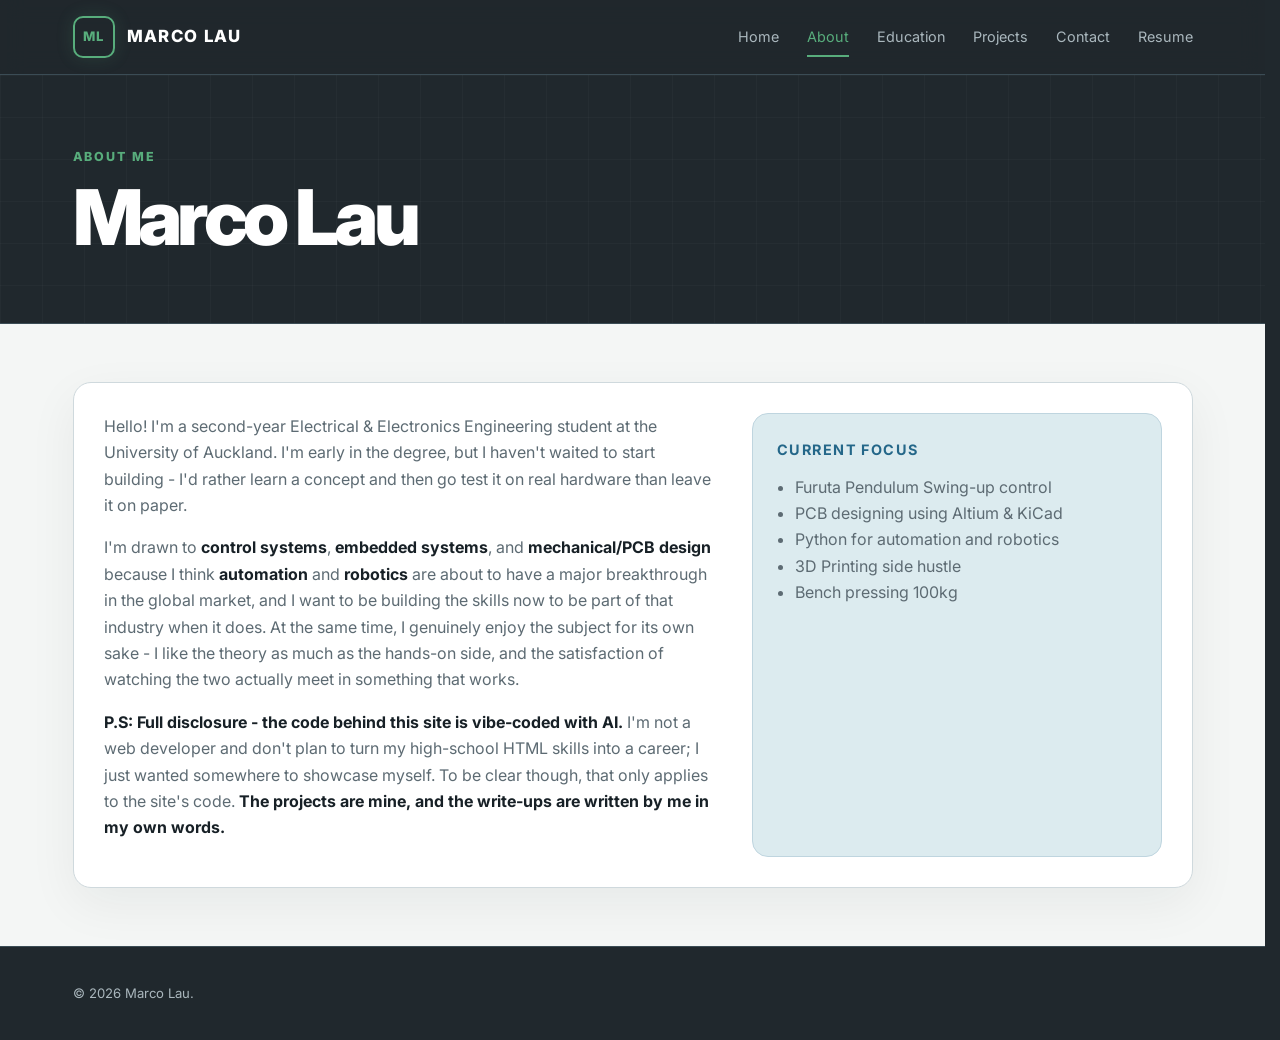
==== about.html @ 91e38ca7 "add html" ====
<!DOCTYPE html>
<html lang="en">

<head>
  <meta charset="UTF-8">
  <meta name="viewport" content="width=device-width, initial-scale=1.0">
  <title>Marco Lau | About</title>
  <meta name="description"
    content="About Marco Lau — second-year Electrical Engineering student at the University of Auckland, building in control systems, embedded hardware, PCB design, and mechanical prototyping.">
  <link rel="preconnect" href="https://fonts.googleapis.com">
  <link rel="preconnect" href="https://fonts.gstatic.com" crossorigin>
  <link
    href="https://fonts.googleapis.com/css2?family=Inter:wght@400;500;600;700&family=Playfair+Display:wght@600;700&display=swap"
    rel="stylesheet">
  <link rel="stylesheet" href="style.css">
</head>

<body>
  <header class="site-header">
    <div class="wrap nav">
      <a class="brand" href="index.html" aria-label="Home">
        <span class="brand-mark">ML</span>
        <span>Marco Lau</span>
      </a>
      <nav class="nav-links" aria-label="Main navigation">
        <a href="index.html">Home</a>
        <a class="active" href="about.html">About</a>
        <a href="education.html">Education</a>
        <a href="projects.html">Projects</a>
        <a href="contact.html">Contact</a>
        <a href="resume.html">Resume</a>
      </nav>
    </div>
  </header>

  <main>
    <div class="wrap page-title">
      <div class="kicker">About me</div>
      <h1>Marco Lau<span></span></h1>
    </div>

    <section>
      <div class="wrap">
        <div class="about-card">
          <div>
            <p>
              Hello! I'm a second-year Electrical & Electronics Engineering student at the University of Auckland.
              I'm early in the degree, but I haven't waited to start building - I'd rather learn
              a concept and then go test it on real hardware than leave it on paper.
            </p>
            <p>
              I'm drawn to <strong>control systems</strong>, <strong>embedded systems</strong>, and
              <strong>mechanical/PCB design</strong> because I think <strong>automation</strong> and
              <strong>robotics</strong>
              are about to have a major breakthrough in the global market, and I want to be building the skills now to
              be part of that industry when it does. At the same time, I genuinely enjoy the subject
              for its own sake - I like the theory as much as the hands-on side, and the satisfaction
              of watching the two actually meet in something that works.

            <p>
              <strong>P.S: Full disclosure - the code behind this site is vibe-coded with AI.</strong>
              I'm not a web developer and don't
              plan to turn my high-school HTML skills into a career; I just wanted somewhere to showcase myself. To be
              clear though, that only applies to the site's code. <strong>The projects are mine, and the write-ups are written
              by me in my own words.</strong>
            </p>

            </p>
            <p>

            </p>
          </div>
          <aside class="side-note">
            <h3>Current focus</h3>
            <ul>
              <li>Furuta Pendulum Swing-up control</li>
              <li>PCB designing using Altium & KiCad</li>
              <li>Python for automation and robotics</li>
              <li>3D Printing side hustle</li>
              <li>Bench pressing 100kg</li>
            </ul>
          </aside>
        </div>
      </div>
    </section>
  </main>

  <footer>
    <div class="wrap">
      <p class="small-print">© 2026 Marco Lau.</p>
    </div>
  </footer>
</body>

</html>
---- style.css ----
:root {
  --bg: #20282d;
  --bg-soft: #25323a;
  --panel: #f4f6f5;
  --panel-soft: #ffffff;
  --panel-tint: #e8eef0;

  --ink: #172026;
  --muted: #5d6b73;
  --muted-dark: #aab7bd;

  --line: #cfd9dd;
  --line-dark: #3b4c55;

  --accent: #246789;
  --accent-2: #58ad7c;
  --accent-soft: #dcebef;

  --warning: #d79645;

  --maxw: 1120px;
}

/* ---------- BASE ---------- */

* {
  box-sizing: border-box;
  margin: 0;
  padding: 0;
}

html {
  scroll-behavior: smooth;
}

body {
  font-family: "Inter", system-ui, -apple-system, BlinkMacSystemFont, "Segoe UI", sans-serif;
  background: var(--bg);
  color: var(--ink);
  line-height: 1.65;
}

img {
  max-width: 100%;
  display: block;
}

a {
  color: inherit;
  text-decoration: none;
}

.wrap {
  width: min(var(--maxw), calc(100% - 40px));
  margin: 0 auto;
}

main {
  min-height: calc(100vh - 260px);
  background:
    linear-gradient(rgba(255, 255, 255, 0.025) 1px, transparent 1px),
    linear-gradient(90deg, rgba(255, 255, 255, 0.025) 1px, transparent 1px),
    var(--bg);
  background-size: 42px 42px;
}

/* ---------- HEADER ---------- */

.site-header {
  background: rgba(32, 40, 45, 0.94);
  border-bottom: 1px solid var(--line-dark);
  position: sticky;
  top: 0;
  z-index: 20;
  backdrop-filter: blur(12px);
}

.nav {
  min-height: 74px;
  display: flex;
  align-items: center;
  justify-content: space-between;
  gap: 24px;
}

.brand {
  display: flex;
  align-items: center;
  gap: 12px;
  font-family: "Inter", sans-serif;
  font-size: 1.05rem;
  font-weight: 800;
  letter-spacing: 0.08em;
  text-transform: uppercase;
  color: var(--panel-soft);
}

.brand-mark {
  width: 42px;
  height: 42px;
  border: 2px solid var(--accent-2);
  border-radius: 10px;
  display: grid;
  place-items: center;
  color: var(--accent-2);
  font-family: "Inter", sans-serif;
  font-size: .82rem;
  font-weight: 800;
  box-shadow: 0 0 18px rgba(88, 173, 124, 0.16);
}

.nav-links {
  display: flex;
  align-items: center;
  gap: 28px;
  font-size: .9rem;
  color: var(--muted-dark);
}

.nav-links a {
  position: relative;
}

.nav-links a:hover,
.nav-links a:focus-visible,
.nav-links a.active {
  color: var(--accent-2);
}

.nav-links a.active::after,
.nav-links a:hover::after {
  content: "";
  position: absolute;
  left: 0;
  right: 0;
  bottom: -8px;
  height: 2px;
  background: var(--accent-2);
}

.nav-links a:focus-visible {
  outline: 2px solid var(--accent-2);
  outline-offset: 4px;
}

/* ---------- COMMON TEXT ---------- */

.kicker {
  text-transform: uppercase;
  letter-spacing: .16em;
  color: var(--accent-2);
  font-size: .78rem;
  font-weight: 800;
  margin-bottom: 12px;
}

.intro {
  color: var(--muted-dark);
  max-width: 58ch;
  font-size: 1.02rem;
  margin-bottom: 22px;
}

.small-print {
  color: var(--muted-dark);
  font-size: .82rem;
}

/* ---------- HOME HERO ---------- */

.hero {
  padding: 72px 0 64px;
  color: var(--ink);
  background: var(--panel);
}

.hero h1 {
  color: var(--ink);
}

.hero h1 span {
  color: var(--accent-2);
}

.hero .intro {
  color: var(--muted);
}

.hero-grid {
  display: grid;
  grid-template-columns: 0.95fr 1.05fr;
  gap: 52px;
  align-items: center;
}

.hero h1,
.page-title h1 {
  font-family: "Inter", sans-serif;
  font-size: clamp(2.5rem, 6vw, 4.8rem);
  font-weight: 850;
  letter-spacing: -0.06em;
  line-height: .98;
  margin-bottom: 24px;
}

.hero h1 span,
.page-title h1 span {
  display: block;
  color: var(--accent-2);
}

.hero-photo {
  aspect-ratio: 4 / 5;
  background:
    linear-gradient(135deg, rgba(36, 103, 137, .3), rgba(88, 173, 124, .18)),
    var(--bg-soft);
  border: 1px solid var(--line-dark);
  border-radius: 18px;
  position: relative;
  overflow: hidden;
  box-shadow: 0 28px 80px rgba(0, 0, 0, 0.24);
}

.hero-photo img {
  width: 100%;
  height: 100%;
  object-fit: cover;
  display: block;
  border-radius: inherit;
}

.photo-placeholder {
  position: absolute;
  inset: 0;
  display: grid;
  place-items: center;
  text-align: center;
  color: var(--accent-2);
  font-weight: 800;
  letter-spacing: .12em;
  font-size: .78rem;
  text-transform: uppercase;
  padding: 24px;
}

/* ---------- BUTTONS ---------- */

.quick-links {
  display: flex;
  flex-wrap: wrap;
  gap: 12px;
  margin-top: 28px;
}

.button {
  border: 1px solid var(--accent-2);
  background: var(--accent-2);
  color: #102018;
  padding: 11px 18px;
  font-weight: 800;
  font-size: .88rem;
  border-radius: 10px;
  transition: transform .15s ease, box-shadow .15s ease;
}

.button.secondary {
  background: transparent;
  color: var(--accent-2);
}

.button:hover {
  transform: translateY(-1px);
  box-shadow: 0 10px 24px rgba(88, 173, 124, 0.18);
}

/* ---------- PAGE TITLE ---------- */

.page-title {
  padding: 72px 0 44px;
  color: var(--panel-soft);
}

.page-title p {
  color: var(--muted-dark);
  max-width: 64ch;
  font-size: 1.06rem;
}

/* ---------- SECTIONS ---------- */

section {
  padding: 58px 0;
  border-top: 1px solid var(--line-dark);
  background: var(--panel);
}

section:nth-of-type(even) {
  background: #edf2f3;
}

.section-title {
  display: flex;
  align-items: flex-end;
  justify-content: space-between;
  gap: 18px;
  margin-bottom: 30px;
}

.section-title h2 {
  font-family: "Inter", sans-serif;
  font-size: clamp(2rem, 4vw, 3rem);
  font-weight: 850;
  letter-spacing: -0.045em;
  line-height: 1;
}

.section-title p {
  color: var(--muted);
  max-width: 42ch;
  font-size: .94rem;
}

/* ---------- ABOUT ---------- */

.about-card {
  background: var(--panel-soft);
  border: 1px solid var(--line);
  border-radius: 18px;
  padding: 30px;
  display: grid;
  grid-template-columns: 1.2fr .8fr;
  gap: 34px;
  box-shadow: 0 16px 50px rgba(23, 32, 38, 0.06);
}

.about-card p {
  color: var(--muted);
  margin-bottom: 16px;
}

.about-card strong {
  color: var(--ink);
}

.side-note {
  background: var(--accent-soft);
  padding: 24px;
  border: 1px solid #bfd5df;
  border-radius: 16px;
}

.side-note h3 {
  font-size: .9rem;
  margin-bottom: 12px;
  color: var(--accent);
  text-transform: uppercase;
  letter-spacing: .1em;
}

.side-note ul {
  padding-left: 18px;
  color: var(--muted);
}

/* ---------- GENERAL INFO CARDS ---------- */

.info-grid {
  display: grid;
  grid-template-columns: 1.15fr .85fr .85fr;
  gap: 18px;
}

.info-grid.two {
  grid-template-columns: 1fr 1fr;
}

.info-card {
  background: var(--panel-soft);
  border: 1px solid var(--line);
  border-radius: 18px;
  padding: 26px;
  box-shadow: 0 16px 50px rgba(23, 32, 38, 0.05);
}

.info-card h3 {
  font-family: "Inter", sans-serif;
  font-size: 1.35rem;
  font-weight: 850;
  letter-spacing: -0.025em;
  margin-bottom: 14px;
}

.entry {
  margin-bottom: 18px;
}

.entry:last-child {
  margin-bottom: 0;
}

.entry strong {
  display: block;
}

.entry span {
  display: block;
  color: var(--muted);
  font-size: .93rem;
}

.plain-list {
  list-style: none;
  display: grid;
  gap: 8px;
  color: var(--muted);
}

.plain-list li::before {
  content: "▸ ";
  color: var(--accent-2);
  font-weight: 800;
}

/* ---------- PROJECT LIST ---------- */

.project-grid {
  display: grid;
  grid-template-columns: repeat(3, 1fr);
  gap: 22px;
}

.project-card {
  background: var(--panel-soft);
  border: 1px solid var(--line);
  border-radius: 18px;
  overflow: hidden;
  box-shadow: 0 16px 50px rgba(23, 32, 38, 0.06);
}

.project-image {
  aspect-ratio: 1 / 1;
  background:
    linear-gradient(135deg, rgba(36, 103, 137, .88), rgba(88, 173, 124, .72)),
    var(--bg-soft);
  border-bottom: 1px solid var(--line);
  display: grid;
  place-items: center;
  color: #ffffff;
  text-align: center;
  font-size: .78rem;
  font-weight: 800;
  letter-spacing: .12em;
  text-transform: uppercase;
  padding: 20px;
}

.project-image img {
  width: 100%;
  height: 100%;
  object-fit: cover;
}

.project-card:nth-child(2) .project-image {
  background:
    linear-gradient(135deg, #355766, #58ad7c);
}

.project-card:nth-child(3) .project-image {
  background:
    linear-gradient(135deg, #20282d, #246789);
}

.project-body {
  padding: 22px;
}

.project-body h3 {
  font-family: "Inter", sans-serif;
  font-size: 1.35rem;
  font-weight: 850;
  letter-spacing: -0.025em;
  margin-bottom: 8px;
}

.project-body p {
  color: var(--muted);
  font-size: .93rem;
  margin-bottom: 14px;
}

a.project-card-link {
  display: block;
  color: inherit;
}

a.project-card-link .project-card {
  transition: transform .15s ease, box-shadow .15s ease, border-color .15s ease;
}

a.project-card-link:hover .project-card {
  transform: translateY(-4px);
  border-color: var(--accent-2);
  box-shadow: 0 24px 70px rgba(23, 32, 38, 0.13);
}

/* ---------- TAGS ---------- */

.tags {
  display: flex;
  flex-wrap: wrap;
  gap: 8px;
}

.tag {
  border: 1px solid #c4d7df;
  background: var(--accent-soft);
  color: var(--accent);
  padding: 4px 9px;
  border-radius: 999px;
  font-size: .74rem;
  font-weight: 800;
}

/* ---------- CONTACT ---------- */

.contact-panel {
  background: var(--panel-soft);
  border: 1px solid var(--line);
  border-radius: 18px;
  padding: 32px;
  display: grid;
  grid-template-columns: 1fr 1fr;
  gap: 30px;
  box-shadow: 0 16px 50px rgba(23, 32, 38, 0.06);
}

.contact-links {
  display: grid;
  gap: 10px;
  justify-items: start;
}

.contact-links a {
  color: var(--accent);
  font-weight: 800;
  border-bottom: 1px solid transparent;
}

.contact-links a:hover {
  border-color: var(--accent);
}

/* ---------- FOOTER ---------- */

footer {
  padding: 36px 0;
  border-top: 1px solid var(--line-dark);
  background: var(--bg);
}

/* ---------- PROJECT DETAIL HERO ---------- */

.project-hero {
  min-height: calc(500px);
  padding: 48px 0;
  color: var(--panel-soft);
  display: grid;
  align-items: center;
}

.hero-actions {
  margin-top: 24px;
  display: flex;
  flex-wrap: wrap;
  gap: 12px;
}

.project-hero .kicker {
  margin-bottom: 10px;
}

.project-hero-split .youtube-hero {
  align-self: start;
  margin-top: 10px;
}

.project-hero h1 {
  font-family: "Inter", sans-serif;
  font-size: clamp(2.2rem, 5vw, 3.8rem);
  font-weight: 900;
  letter-spacing: -0.055em;
  line-height: 1.03;
  margin-bottom: 18px;
}

.project-hero .status-row {
  display: flex;
  align-items: center;
  gap: 14px;
  margin-bottom: 18px;
  flex-wrap: wrap;
}

.status-chip {
  font-size: .76rem;
  font-weight: 850;
  letter-spacing: .06em;
  text-transform: uppercase;
  padding: 5px 12px;
  border-radius: 999px;
  border: 1px solid var(--accent-2);
  color: var(--accent-2);
  background: rgba(88, 173, 124, 0.09);
}

.project-hero .tags {
  margin-bottom: 8px;
}

.project-hero-image {
  aspect-ratio: 16 / 7;
  background:
    linear-gradient(135deg, rgba(36, 103, 137, .3), rgba(88, 173, 124, .18)),
    var(--bg-soft);
  border: 1px solid var(--line-dark);
  border-radius: 18px;
  display: grid;
  place-items: center;
  color: var(--accent-2);
  text-align: center;
  font-size: .82rem;
  font-weight: 800;
  letter-spacing: .08em;
  text-transform: uppercase;
  margin-top: 30px;
  overflow: hidden;
}

.project-hero-split {
  display: grid;
  grid-template-columns: 1fr 460px;
  gap: 3rem;
  align-items: center;
}

.project-hero-text {
  max-width: 760px;
}

.project-hero-split .project-hero-image {
  width: 100%;
  height: 420px;
  margin: 0;
  background: var(--bg-soft);
}

.project-hero-split .project-hero-image img {
  width: 100%;
  height: 100%;
  object-fit: contain;
}

.back-link {
  display: inline-flex;
  align-items: center;
  gap: 6px;
  color: var(--accent-2);
  font-weight: 800;
  font-size: .9rem;
  margin-bottom: 18px;
}

.back-link:hover {
  text-decoration: underline;
}

/* ---------- VIDEO HERO ---------- */

.video-hero,
.youtube-hero {
  padding: 0;
  overflow: hidden;
  background: var(--bg-soft);
}

.video-hero {
  position: relative;
}

.video-hero video,
.youtube-hero iframe {
  width: 100%;
  height: 100%;
  display: block;
  border: 0;
  object-fit: cover;
  background: #111;
}

.video-hero::after {
  content: "Demo video";
  position: absolute;
  left: 14px;
  bottom: 14px;
  background: rgba(23, 32, 38, 0.82);
  color: var(--panel-soft);
  font-size: .72rem;
  font-weight: 800;
  letter-spacing: .08em;
  text-transform: uppercase;
  padding: 6px 10px;
  border: 1px solid rgba(255, 255, 255, 0.12);
  border-radius: 999px;
  pointer-events: none;
}

/* ---------- PROJECT DETAIL LAYOUT ---------- */

.project-detail-layout {
  display: grid;
  grid-template-columns: minmax(0, 1fr) minmax(340px, 430px);
  gap: 28px;
  align-items: start;
}

.project-main-card,
.project-side-card {
  min-width: 0;
  background: var(--panel-soft);
  border: 1px solid var(--line);
  border-radius: 18px;
  padding: 26px;
  box-shadow: 0 16px 50px rgba(23, 32, 38, 0.06);
}

.project-side-card {
  align-self: start;
  position: sticky;
  top: 96px;
}

.project-side-card h2 {
  margin-top: 0;
  margin-bottom: 12px;
  font-size: 1.45rem;
  line-height: 1.2;
  letter-spacing: -0.035em;
}

.project-side-card p,
.project-side-card li {
  color: var(--muted);
}

.project-side-card p {
  margin-bottom: 14px;
}

.project-side-card ul {
  padding-left: 1.2rem;
  margin: 0.75rem 0 1rem;
}

.project-side-card li {
  margin-bottom: 0.35rem;
}

/* ---------- BUILD LOG ---------- */

.build-log {
  display: block;
}

.build-log-step {
  display: block;
  padding: 0 0 42px;
  margin-bottom: 42px;
  border-bottom: 1px solid var(--line);
}

.build-log-step:last-child {
  margin-bottom: 0;
  padding-bottom: 0;
  border-bottom: none;
}

.build-log-label {
  display: block;
  margin-bottom: 14px;
  font-size: 0.78rem;
  font-weight: 800;
  letter-spacing: 0.14em;
  text-transform: uppercase;
  color: var(--accent);
}

.build-log-content {
  max-width: none;
}

.build-log-content h3 {
  font-family: "Inter", sans-serif;
  font-size: 1rem;
  font-weight: 800;
  color: var(--ink);
  margin: 20px 0 10px;
}

.build-log-content p {
  max-width: none;
  margin-bottom: 16px;
}

.build-log-content p:last-child {
  margin-bottom: 0;
}

/* ---------- EQUATIONS / CODE ---------- */

.project-side-card pre,
.equation,
.build-log-content pre {
  font-family: "SFMono-Regular", Consolas, "Liberation Mono", monospace;
  font-size: 0.9rem;
  font-weight: 700;
  padding: 0.75rem;
  border-radius: 12px;
  background: #edf5f7;
  color: var(--ink);
  border: 1px solid #cfe0e7;
  overflow-x: auto;
  margin: 0.75rem 0 1rem;
}

/* ---------- SPECS / LINKS ---------- */

.specs-list {
  display: grid;
  gap: 10px;
}

.specs-list .spec-row {
  display: grid;
  grid-template-columns: 140px 1fr;
  gap: 14px;
  font-size: .92rem;
  padding: 10px 0;
  border-bottom: 1px solid var(--line);
}

.specs-list .spec-row:last-child {
  border-bottom: none;
}

.specs-list .spec-row strong {
  color: var(--accent);
}

.specs-list .spec-row span {
  color: var(--muted);
}

.project-links-row {
  display: flex;
  gap: 14px;
  flex-wrap: wrap;
  margin-top: 8px;
}

.project-links-row a {
  font-weight: 800;
  color: var(--accent);
  border-bottom: 1px solid transparent;
  font-size: .92rem;
}

.project-links-row a:hover {
  border-color: var(--accent);
}

/* ---------- GALLERY ---------- */

.gallery-strip {
  display: grid;
  grid-template-columns: repeat(4, 1fr);
  gap: 14px;
}

.gallery-strip.detail {
  display: grid;
  grid-template-columns: repeat(4, 1fr);
  gap: 18px;
  align-items: stretch;
}

.gallery-strip.detail .gallery-item {
  aspect-ratio: 4 / 3;
  padding: 0;
  background: var(--panel-soft);
  display: block;
}

.gallery-strip.detail .gallery-item.tall {
  aspect-ratio: 4 / 3;
}

.gallery-strip.detail .gallery-item img {
  width: 100%;
  height: 100%;
  display: block;
  object-fit: cover;
}

.side-gallery {
  max-height: 500px;
  overflow-y: auto;
  overflow-x: hidden;
  padding-right: 8px;
  scroll-behavior: smooth;
  -webkit-overflow-scrolling: touch;
}

.side-gallery::-webkit-scrollbar {
  width: 6px;
}

.side-gallery::-webkit-scrollbar-thumb {
  background: rgba(0, 0, 0, 0.25);
  border-radius: 3px;
}

.gallery-item {
  aspect-ratio: 4 / 3;
  background: var(--accent-soft);
  border: 1px solid var(--line);
  border-radius: 16px;
  display: grid;
  place-items: center;
  color: var(--accent);
  text-align: center;
  font-size: .72rem;
  font-weight: 800;
  letter-spacing: .08em;
  text-transform: uppercase;
  padding: 16px;
  overflow: hidden;
}

.gallery-button {
  width: 100%;
  padding: 0;
  border: 0;
  background: none;
  cursor: pointer;
  border-radius: 18px;
  overflow: hidden;
}

.gallery-button img {
  width: 100%;
  aspect-ratio: 4 / 3;
  object-fit: cover;
  border-radius: 18px;
  border: 1px solid var(--line);
  background: rgba(255, 255, 255, 0.04);
  transition: transform 0.18s ease, opacity 0.18s ease;
}

.gallery-button:hover img {
  transform: scale(1.02);
  opacity: 0.9;
}

/* ---------- LIGHTBOX ---------- */

.lightbox {
  position: fixed;
  inset: 0;
  z-index: 100;
  display: none;
  place-items: center;
  padding: 32px;
  background: rgba(0, 0, 0, 0.82);
}

.lightbox.active {
  display: grid;
}

.lightbox-img {
  max-width: min(1100px, 95vw);
  max-height: 88vh;
  object-fit: contain;
  border-radius: 14px;
  background: #111;
}

.lightbox-close {
  position: fixed;
  top: 22px;
  right: 28px;
  width: 44px;
  height: 44px;
  border: 0;
  border-radius: 999px;
  background: rgba(255, 255, 255, 0.14);
  color: white;
  font-size: 2rem;
  line-height: 1;
  cursor: pointer;
}

.lightbox-close:hover {
  background: rgba(255, 255, 255, 0.24);
}

/* ---------- CONTROL DIAGRAM ---------- */

.control-diagram {
  margin: 24px 0;
}

.diagram-button {
  width: 100%;
  display: block;
}

.diagram-button img {
  width: 100%;
  aspect-ratio: auto;
  object-fit: contain;
  border-radius: 16px;
  border: 1px solid var(--line);
  background: #111;
}

.control-diagram figcaption {
  margin-top: 10px;
  color: var(--muted);
  font-size: 0.88rem;
  line-height: 1.5;
}

/* ---------- SIDE SECTIONS ---------- */

.side-specs {
  margin-top: 28px;
  padding-top: 24px;
  border-top: 1px solid var(--line);
}

.small-gallery-note {
  color: var(--muted);
  font-size: 0.88rem;
  margin-bottom: 14px;
}

/* ---------- SMALL UTILITIES ---------- */

.timeline {
  display: flex;
  flex-direction: column;
  gap: 0.5rem;
}

.timeline-item {
  margin-bottom: 1rem;
}

.image-hero {
  overflow: hidden;
  padding: 0;
}

.image-hero img {
  width: 100%;
  height: 100%;
  display: block;
  object-fit: contain;
}

/* ---------- RESPONSIVE ---------- */

@media (max-width: 950px) {

  .project-detail-layout,
  .project-hero-split {
    grid-template-columns: 1fr;
  }

  .project-side-card {
    position: static;
  }

  .project-hero-split .project-hero-image,
  .project-hero-split .video-hero {
    height: 320px;
  }

  .gallery-strip.detail {
    grid-template-columns: repeat(2, 1fr);
  }
}

@media (max-width: 860px) {

  .hero-grid,
  .about-card,
  .info-grid,
  .info-grid.two,
  .project-grid,
  .contact-panel {
    grid-template-columns: 1fr;
  }

  .hero {
    padding-top: 42px;
  }

  .nav {
    align-items: flex-start;
    flex-direction: column;
    padding: 18px 0;
  }

  .nav-links {
    flex-wrap: wrap;
    gap: 14px 20px;
  }

  .section-title {
    align-items: flex-start;
    flex-direction: column;
  }

  .gallery-strip {
    grid-template-columns: repeat(2, 1fr);
  }
}

@media (max-width: 760px) {
  .build-log-step {
    padding-bottom: 32px;
    margin-bottom: 32px;
  }

  .build-log-label {
    margin-bottom: 8px;
  }

  .specs-list .spec-row {
    grid-template-columns: 1fr;
    gap: 2px;
  }
}

@media (max-width: 520px) {
  .wrap {
    width: min(100% - 28px, var(--maxw));
  }

  .brand {
    font-size: .95rem;
  }

  .brand-mark {
    width: 38px;
    height: 38px;
  }

  .nav-links {
    font-size: .85rem;
  }

  .about-card,
  .info-card,
  .project-body,
  .contact-panel,
  .project-main-card,
  .project-side-card {
    padding: 20px;
  }

  .gallery-strip,
  .gallery-strip.detail {
    grid-template-columns: 1fr;
  }

  .lightbox {
    padding: 18px;
  }

  .lightbox-close {
    top: 14px;
    right: 14px;
  }
}

.highlighted-project {
  border: 2px solid var(--accent-2);
  box-shadow: 0 24px 80px rgba(88, 173, 124, 0.22);
  transform: translateY(-6px);
}

a.project-card-link:hover .highlighted-project {
  transform: translateY(-10px);
  box-shadow: 0 30px 90px rgba(88, 173, 124, 0.32);
}

.highlighted-project .project-image {
  background:
    linear-gradient(135deg, rgba(36, 103, 137, .95), rgba(88, 173, 124, .9)),
    var(--bg-soft);
}

.highlighted-project {
  position: relative;
  border: 2px solid var(--accent-2);
  box-shadow:
    0 0 0 4px rgba(88, 173, 124, 0.12),
    0 28px 90px rgba(88, 173, 124, 0.26);
  transform: translateY(-8px);
}

.highlighted-project::after {
  content: "";
  position: absolute;
  inset: -2px;
  border-radius: 18px;
  pointer-events: none;
  box-shadow: 0 0 32px rgba(88, 173, 124, 0.35);
}

a.project-card-link:hover .highlighted-project {
  transform: translateY(-14px);
  box-shadow:
    0 0 0 4px rgba(88, 173, 124, 0.18),
    0 34px 100px rgba(88, 173, 124, 0.34);
}

.highlighted-project .project-image {
  position: relative;
}

.featured-label {
  position: absolute;
  top: 14px;
  left: 14px;
  z-index: 2;

  padding: 6px 11px;
  border-radius: 999px;

  background: var(--accent-2);
  color: #102018;

  font-size: 0.7rem;
  font-weight: 900;
  letter-spacing: 0.08em;
  text-transform: uppercase;

  box-shadow: 0 10px 26px rgba(0, 0, 0, 0.24);
}

.project-bullet-list {
  margin: 18px 0 0;
  padding-left: 24px;
  color: var(--muted);
  line-height: 1.8;
}

.project-bullet-list li {
  margin-bottom: 10px;
  list-style: disc;
}

.project-bullet-list li::marker {
  color: var(--accent);
}

html {
  scrollbar-gutter: stable;
}
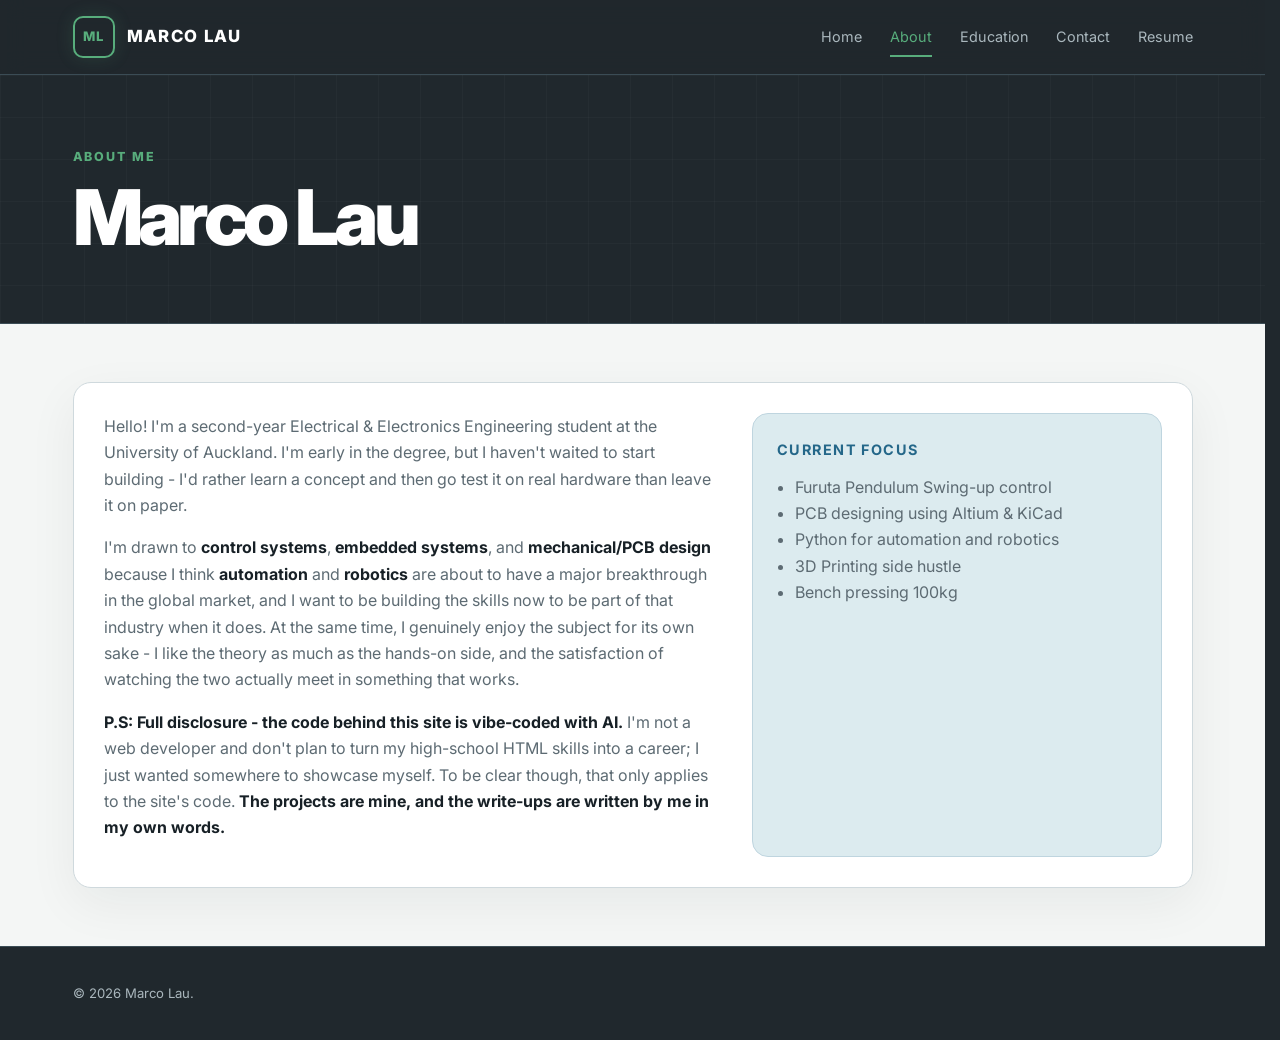
==== commit 6d39fbfa: "remove clutter and add resume" ====
--- a/about.html
+++ b/about.html
@@ -26,7 +26,6 @@
         <a href="index.html">Home</a>
         <a class="active" href="about.html">About</a>
         <a href="education.html">Education</a>
-        <a href="projects.html">Projects</a>
         <a href="contact.html">Contact</a>
         <a href="resume.html">Resume</a>
       </nav>
--- a/style.css
+++ b/style.css
@@ -697,22 +697,6 @@
   background: #111;
 }
 
-.video-hero::after {
-  content: "Demo video";
-  position: absolute;
-  left: 14px;
-  bottom: 14px;
-  background: rgba(23, 32, 38, 0.82);
-  color: var(--panel-soft);
-  font-size: .72rem;
-  font-weight: 800;
-  letter-spacing: .08em;
-  text-transform: uppercase;
-  padding: 6px 10px;
-  border: 1px solid rgba(255, 255, 255, 0.12);
-  border-radius: 999px;
-  pointer-events: none;
-}
 
 /* ---------- PROJECT DETAIL LAYOUT ---------- */
 
@@ -1280,4 +1264,15 @@
 
 html {
   scrollbar-gutter: stable;
+}
+
+.project-hero-split .video-hero {
+  height: auto;
+  aspect-ratio: auto;
+}
+
+.project-hero-split .video-hero video {
+  height: auto;
+  max-height: 70vh;
+  object-fit: contain;
 }
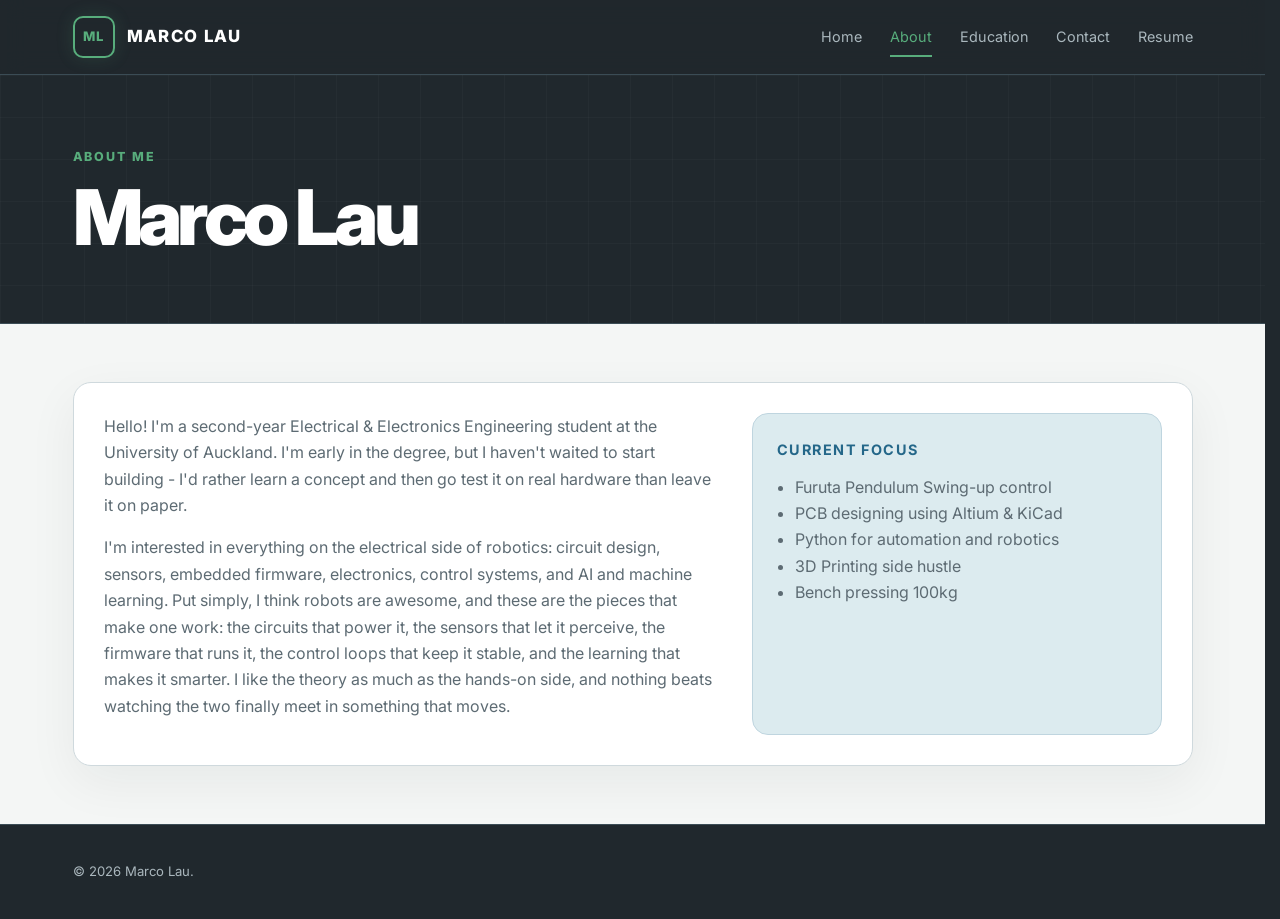
==== commit e974759f: "add 209 project" ====
--- a/about.html
+++ b/about.html
@@ -48,21 +48,14 @@
               a concept and then go test it on real hardware than leave it on paper.
             </p>
             <p>
-              I'm drawn to <strong>control systems</strong>, <strong>embedded systems</strong>, and
-              <strong>mechanical/PCB design</strong> because I think <strong>automation</strong> and
-              <strong>robotics</strong>
-              are about to have a major breakthrough in the global market, and I want to be building the skills now to
-              be part of that industry when it does. At the same time, I genuinely enjoy the subject
-              for its own sake - I like the theory as much as the hands-on side, and the satisfaction
-              of watching the two actually meet in something that works.
+              I'm interested in everything on the electrical side of robotics:
+              circuit design, sensors, embedded firmware,
+              electronics, control systems, and AI and machine learning.
+              Put simply, I think robots are awesome, and these are the pieces that make one work: the circuits that power it,
+              the sensors that let it perceive, the firmware that runs it, the control loops that keep it stable, and
+              the learning that makes it smarter. I like the theory as much as the hands-on side, and nothing beats
+              watching the two finally meet in something that moves.
 
-            <p>
-              <strong>P.S: Full disclosure - the code behind this site is vibe-coded with AI.</strong>
-              I'm not a web developer and don't
-              plan to turn my high-school HTML skills into a career; I just wanted somewhere to showcase myself. To be
-              clear though, that only applies to the site's code. <strong>The projects are mine, and the write-ups are written
-              by me in my own words.</strong>
-            </p>
 
             </p>
             <p>
